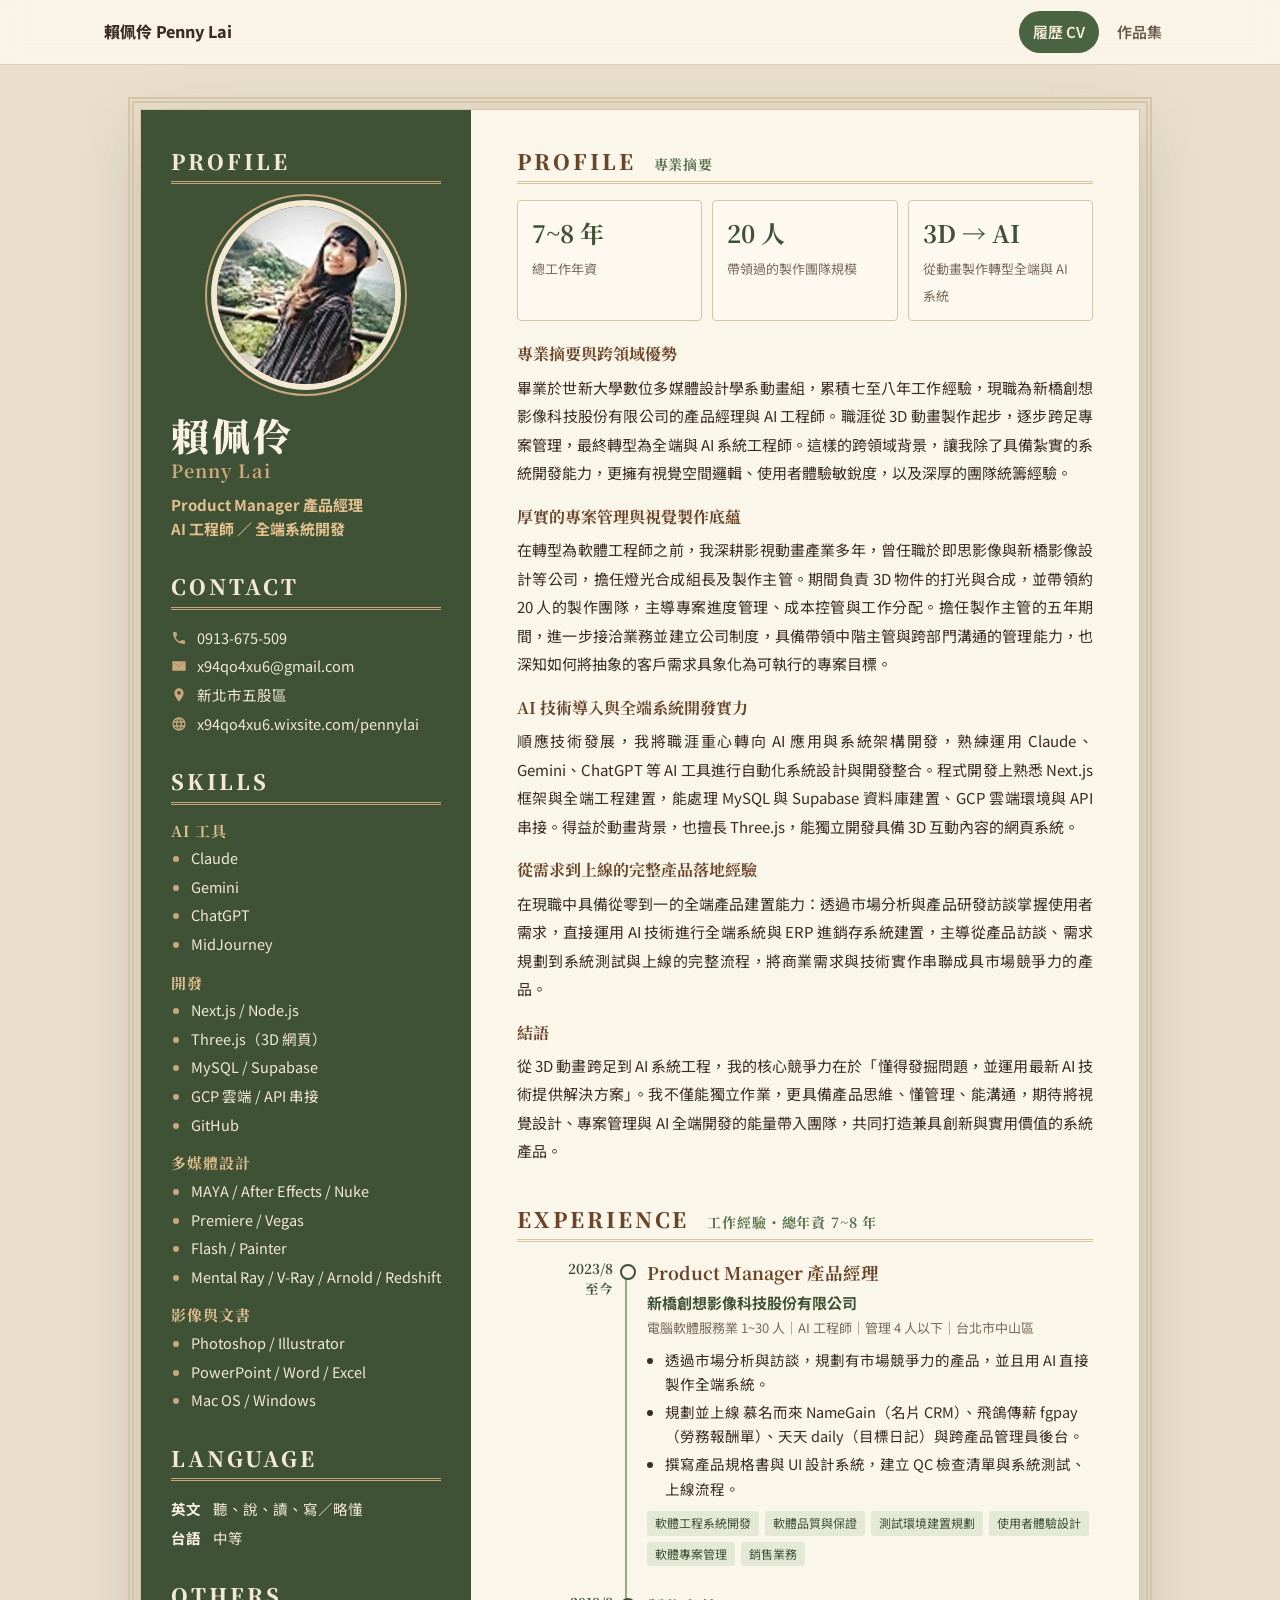
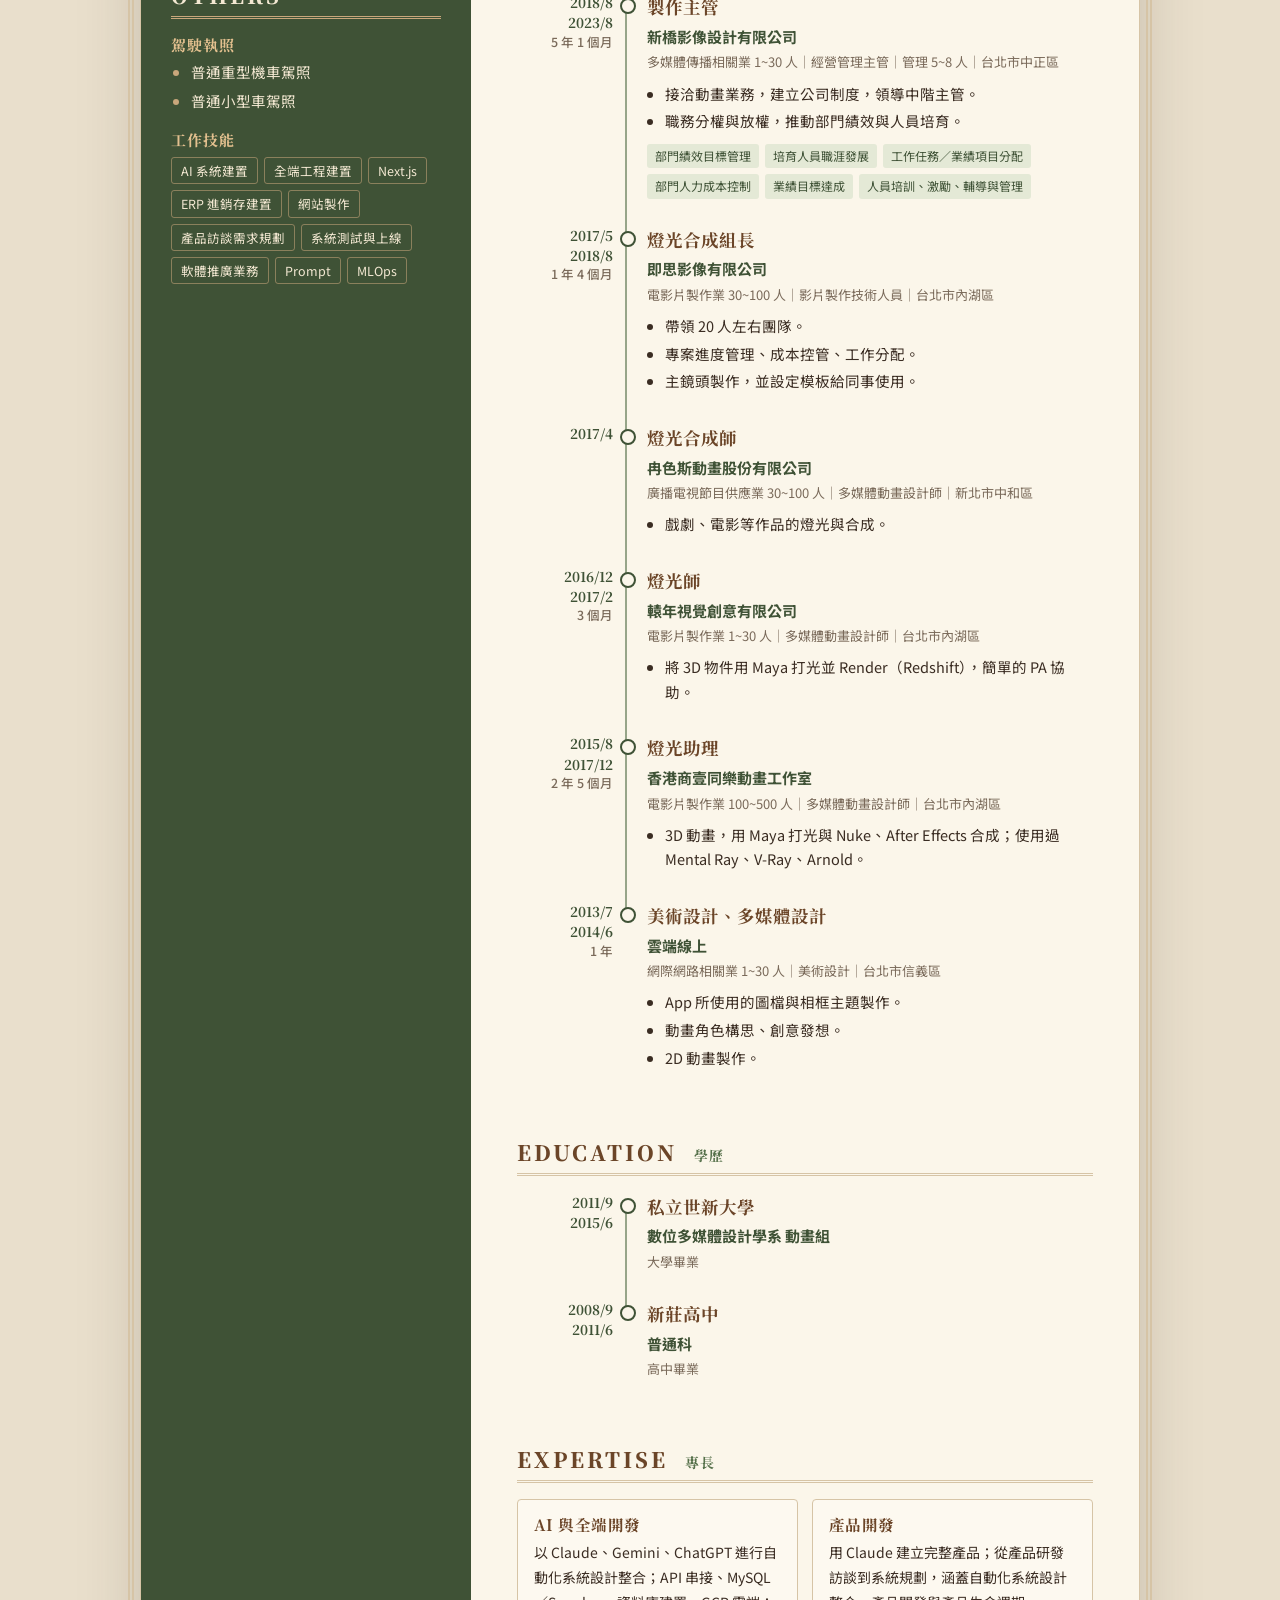
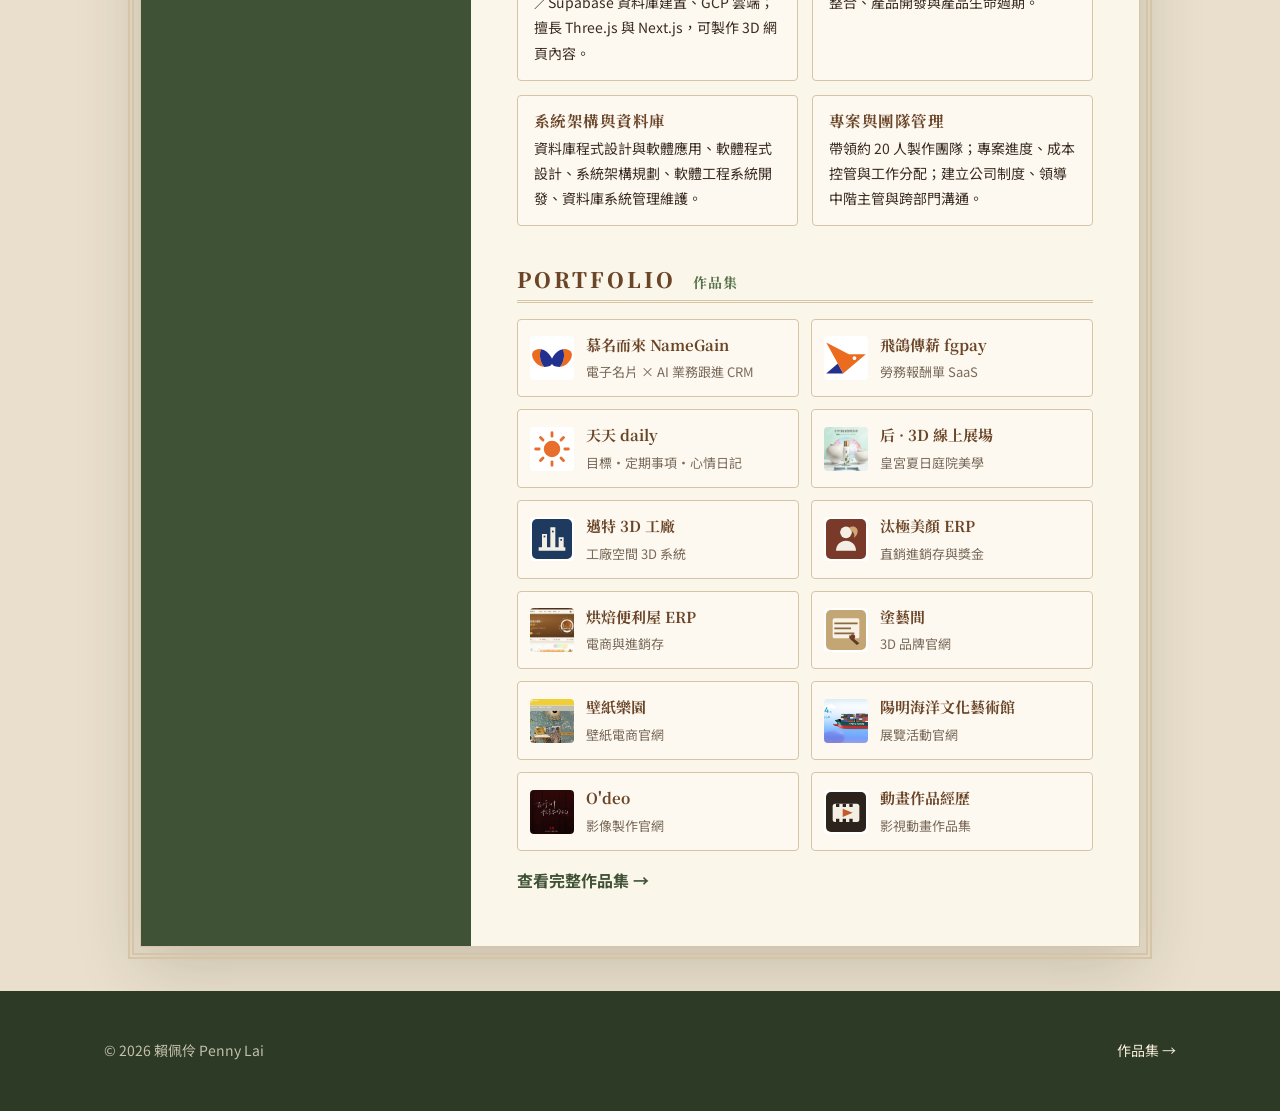
==== index.html @ bb228ad2 "Add CV and portfolio static site Retro green/coffee CV page from 104 resume data, portfolio with lar" ====
<!doctype html>
<html lang="zh-Hant">
<head>
<meta charset="utf-8">
<meta name="viewport" content="width=device-width,initial-scale=1">
<title>賴佩伶 Penny Lai｜履歷</title>
<meta name="description" content="賴佩伶 履歷：產品經理 / AI 工程師，世新大學數位多媒體設計學系動畫組畢業，7~8 年工作經驗，從 3D 動畫跨足 AI 全端系統開發。">
<link rel="preconnect" href="https://fonts.googleapis.com">
<link rel="preconnect" href="https://fonts.gstatic.com" crossorigin>
<link href="https://fonts.googleapis.com/css2?family=Noto+Sans+TC:wght@400;500;700&family=Noto+Serif+TC:wght@600;700;900&display=swap" rel="stylesheet">
<link rel="stylesheet" href="css/style.css">
<style>
  :root{
    --forest:#3f5236; --forest-2:#55704a; --sage:#e4e9d6;
    --coffee:#6b4528; --caramel:#c9a77c; --cream:#fbf6ea; --cream-2:#f3e8d2;
    --text:#3a2c22; --muted:#7a6a5a; --rule:#d6c4a6;
  }
  body{background-color:#e9dfcc}
  .resume{max-width:1000px;margin:44px auto;background:var(--cream);display:grid;grid-template-columns:330px 1fr;border:1px solid var(--rule);outline:6px double var(--rule);outline-offset:6px;box-shadow:0 20px 60px rgba(58,44,34,.18)}
  .side{background:var(--forest);padding:38px 30px 44px;color:var(--cream-2)}
  .main{padding:38px 46px 52px;color:var(--text)}
  .r-h{font-family:"Noto Serif TC",Georgia,serif;font-weight:900;font-size:21px;letter-spacing:.14em;margin:0 0 16px;padding-bottom:6px}
  .side .r-h{color:var(--cream-2);border-bottom:3px double var(--caramel)}
  .main .r-h{color:var(--coffee);border-bottom:3px double var(--rule);margin-top:40px}
  .main .r-h:first-child{margin-top:0}
  .r-h small{font-size:14px;letter-spacing:.06em;color:var(--forest-2);margin-left:10px;font-weight:700}
  .side .r-h small{color:var(--caramel)}
  .photo{width:190px;height:190px;border-radius:50%;margin:8px auto 22px;overflow:hidden;background:var(--cream-2);border:6px solid var(--cream-2);outline:2px solid var(--caramel);outline-offset:4px}
  .photo img{width:100%;height:100%;object-fit:cover}
  .name{font-family:"Noto Serif TC",Georgia,serif;font-weight:900;font-size:38px;line-height:1.2;color:#fbf3e2;margin:0;letter-spacing:.08em}
  .name small{display:block;font-size:18px;font-weight:700;color:var(--caramel);letter-spacing:.06em;margin-top:2px}
  .title{color:#e3c08f;font-weight:700;margin:12px 0 0;font-size:15px;line-height:1.6}
  .side section+section{margin-top:32px}
  .side ul{margin:0 0 6px;padding-left:20px}
  .side li{margin:4px 0;font-size:14.5px}
  .side li::marker{color:var(--caramel)}
  .side a{color:var(--cream-2)}
  .side h4{margin:16px 0 6px;font-size:15px;font-weight:700;color:#e3c08f;font-family:"Noto Serif TC",Georgia,serif;letter-spacing:.06em}
  .contact{list-style:none;padding:0!important}
  .contact li{display:flex;gap:10px;align-items:flex-start;word-break:break-all}
  .contact svg{flex:none;width:16px;height:16px;margin-top:4px;fill:var(--caramel)}
  .lang{display:grid;grid-template-columns:auto 1fr;gap:4px 12px;font-size:14.5px}
  .lang b{color:#fbf3e2}
  .tags{display:flex;flex-wrap:wrap;gap:6px;margin-top:8px}
  .tags span{font-size:12.5px;padding:2px 9px;border:1px solid rgba(201,167,124,.55);border-radius:3px;color:var(--cream-2)}

  .about p{margin:0 0 14px;font-size:15px;line-height:1.9;color:var(--text);text-align:justify}
  .about b{color:var(--coffee);font-family:"Noto Serif TC",Georgia,serif;display:block;font-size:16px;margin-bottom:4px}
  .highlights{display:grid;grid-template-columns:repeat(3,1fr);gap:10px;margin-bottom:18px}
  .highlights div{border:1px solid var(--rule);background:#fdf9f0;padding:12px 14px;border-radius:4px}
  .highlights strong{display:block;font-family:"Noto Serif TC",Georgia,serif;font-size:24px;color:var(--forest)}
  .highlights span{font-size:13px;color:var(--muted)}

  .xp-item{display:grid;grid-template-columns:96px 1fr;gap:0 24px;position:relative;padding-bottom:26px}
  .xp-item::before{content:"";position:absolute;left:108px;top:8px;bottom:-8px;width:2px;background:var(--forest-2);opacity:.6}
  .xp-item::after{content:"";position:absolute;left:103px;top:6px;width:12px;height:12px;border-radius:50%;background:var(--cream);border:2px solid var(--forest)}
  .xp-item:last-child::before{display:none}
  .xp-date{font-weight:700;font-size:13.5px;color:var(--forest);text-align:right;line-height:1.5;font-family:"Noto Serif TC",Georgia,serif}
  .xp-date em{display:block;font-style:normal;font-weight:500;color:var(--muted);font-size:12.5px;font-family:"Noto Sans TC",sans-serif}
  .xp-body{padding-left:10px}
  .xp-title{font-weight:700;font-size:17.5px;color:var(--coffee);font-family:"Noto Serif TC",Georgia,serif}
  .xp-org{font-weight:700;color:var(--forest);font-size:15px;margin-top:2px}
  .xp-meta{font-size:13px;color:var(--muted);margin-top:2px}
  .xp-desc{color:var(--text);font-size:14.5px;margin-top:8px}
  .xp-desc ul{margin:0;padding-left:18px}
  .xp-desc li{margin:3px 0}
  .xp-tags{display:flex;flex-wrap:wrap;gap:6px;margin-top:10px}
  .xp-tags span{font-size:12px;padding:2px 8px;border-radius:3px;background:var(--sage);color:var(--forest)}

  .skill-grid{display:grid;grid-template-columns:repeat(2,1fr);gap:14px}
  .skill-card{border:1px solid var(--rule);background:#fdf9f0;border-radius:4px;padding:14px 16px}
  .skill-card h4{font-family:"Noto Serif TC",Georgia,serif;color:var(--coffee);font-size:15.5px;margin-bottom:6px}
  .skill-card p{font-size:14px;color:var(--text);margin:0;line-height:1.8}

  .works{display:grid;grid-template-columns:repeat(2,1fr);gap:12px}
  .work{display:flex;gap:12px;align-items:center;padding:12px;border:1px solid var(--rule);border-radius:4px;color:var(--text);background:#fdf9f0}
  .work:hover{background:var(--sage);text-decoration:none}
  .work img{width:44px;height:44px;object-fit:cover;border-radius:4px;background:#fff;flex:none}
  .work img.logo{object-fit:contain;padding:2px}
  .work b{display:block;font-size:15px;font-family:"Noto Serif TC",Georgia,serif;color:var(--coffee)}
  .work span{font-size:13px;color:var(--muted)}
  .to-pf{display:inline-block;margin-top:16px;font-weight:700;color:var(--forest)}

  @media(max-width:860px){
    .resume{grid-template-columns:1fr;margin:0;outline:0;border:0;box-shadow:none}
    .side,.main{padding:28px 16px}
    .highlights,.skill-grid,.works{grid-template-columns:1fr}
    .xp-item{grid-template-columns:78px 1fr;gap:0 18px}
    .xp-item::before{left:88px}.xp-item::after{left:83px}
  }
  @media print{body{background:#fff}.resume{margin:0;box-shadow:none;outline:0}.nav{display:none}}
</style>
</head>
<body>

<header class="nav">
  <div class="wrap">
    <a class="brand" href="index.html">賴佩伶 Penny Lai</a>
    <nav class="nav-links">
      <a href="index.html" class="active">履歷 CV</a>
      <a href="portfolio.html">作品集</a>
    </nav>
  </div>
</header>

<article class="resume">
  <!-- ========== 左側欄 ========== -->
  <aside class="side">
    <section>
      <h2 class="r-h">PROFILE</h2>
      <div class="photo"><img src="assets/photo.jpg" alt="賴佩伶"></div>
      <h1 class="name">賴佩伶<small>Penny Lai</small></h1>
      <div class="title">Product Manager 產品經理<br>AI 工程師 ／ 全端系統開發</div>
    </section>

    <section>
      <h2 class="r-h">CONTACT</h2>
      <ul class="contact">
        <li><svg viewBox="0 0 24 24"><path d="M6.6 10.8a15.1 15.1 0 006.6 6.6l2.2-2.2c.3-.3.7-.4 1-.2 1.1.4 2.3.6 3.6.6.6 0 1 .4 1 1V20c0 .6-.4 1-1 1A17 17 0 013 4c0-.6.4-1 1-1h3.5c.6 0 1 .4 1 1 0 1.3.2 2.5.6 3.6.1.3 0 .7-.2 1z"/></svg><a href="tel:0913675509">0913-675-509</a></li>
        <li><svg viewBox="0 0 24 24"><path d="M2 5h20v14H2zm2 2v.5l8 5 8-5V7l-8 5z"/></svg><a href="mailto:x94qo4xu6@gmail.com">x94qo4xu6@gmail.com</a></li>
        <li><svg viewBox="0 0 24 24"><path d="M12 2a7 7 0 00-7 7c0 5.3 7 13 7 13s7-7.7 7-13a7 7 0 00-7-7zm0 9.5A2.5 2.5 0 1112 6a2.5 2.5 0 010 5.5z"/></svg>新北市五股區</li>
        <li><svg viewBox="0 0 24 24"><path d="M12 2a10 10 0 100 20 10 10 0 000-20zm6.9 6h-2.9a15.7 15.7 0 00-1.4-3.6A8 8 0 0118.9 8zM12 4c.8 1.2 1.5 2.5 1.9 4h-3.8c.4-1.5 1.1-2.8 1.9-4zM4.3 14a8.2 8.2 0 010-4h3.4a16.5 16.5 0 000 4zm.8 2h2.9c.3 1.3.8 2.5 1.4 3.6A8 8 0 015.1 16zM8 8H5.1a8 8 0 014.3-3.6C8.8 5.5 8.3 6.7 8 8zm4 12c-.8-1.2-1.5-2.5-1.9-4h3.8c-.4 1.5-1.1 2.8-1.9 4zm2.3-6H9.7a14.7 14.7 0 010-4h4.6a14.7 14.7 0 010 4zm.3 5.6c.6-1.1 1.1-2.3 1.4-3.6h2.9a8 8 0 01-4.3 3.6zm1.7-5.6a16.5 16.5 0 000-4h3.4a8.2 8.2 0 010 4z"/></svg><a href="https://x94qo4xu6.wixsite.com/pennylai" target="_blank" rel="noopener">x94qo4xu6.wixsite.com/pennylai</a></li>
      </ul>
    </section>

    <section>
      <h2 class="r-h">SKILLS</h2>
      <h4>AI 工具</h4>
      <ul><li>Claude</li><li>Gemini</li><li>ChatGPT</li><li>MidJourney</li></ul>
      <h4>開發</h4>
      <ul>
        <li>Next.js / Node.js</li>
        <li>Three.js（3D 網頁）</li>
        <li>MySQL / Supabase</li>
        <li>GCP 雲端 / API 串接</li>
        <li>GitHub</li>
      </ul>
      <h4>多媒體設計</h4>
      <ul>
        <li>MAYA / After Effects / Nuke</li>
        <li>Premiere / Vegas</li>
        <li>Flash / Painter</li>
        <li>Mental Ray / V-Ray / Arnold / Redshift</li>
      </ul>
      <h4>影像與文書</h4>
      <ul>
        <li>Photoshop / Illustrator</li>
        <li>PowerPoint / Word / Excel</li>
        <li>Mac OS / Windows</li>
      </ul>
    </section>

    <section>
      <h2 class="r-h">LANGUAGE</h2>
      <div class="lang">
        <b>英文</b><span>聽、說、讀、寫／略懂</span>
        <b>台語</b><span>中等</span>
      </div>
    </section>

    <section>
      <h2 class="r-h">OTHERS</h2>
      <h4>駕駛執照</h4>
      <ul><li>普通重型機車駕照</li><li>普通小型車駕照</li></ul>
      <h4>工作技能</h4>
      <div class="tags">
        <span>AI 系統建置</span><span>全端工程建置</span><span>Next.js</span><span>ERP 進銷存建置</span><span>網站製作</span><span>產品訪談需求規劃</span><span>系統測試與上線</span><span>軟體推廣業務</span><span>Prompt</span><span>MLOps</span>
      </div>
    </section>
  </aside>

  <!-- ========== 右側主欄 ========== -->
  <div class="main">

    <h2 class="r-h">PROFILE <small>專業摘要</small></h2>
    <div class="highlights">
      <div><strong>7~8 年</strong><span>總工作年資</span></div>
      <div><strong>20 人</strong><span>帶領過的製作團隊規模</span></div>
      <div><strong>3D → AI</strong><span>從動畫製作轉型全端與 AI 系統</span></div>
    </div>
    <div class="about">
      <p><b>專業摘要與跨領域優勢</b>畢業於世新大學數位多媒體設計學系動畫組，累積七至八年工作經驗，現職為新橋創想影像科技股份有限公司的產品經理與 AI 工程師。職涯從 3D 動畫製作起步，逐步跨足專案管理，最終轉型為全端與 AI 系統工程師。這樣的跨領域背景，讓我除了具備紮實的系統開發能力，更擁有視覺空間邏輯、使用者體驗敏銳度，以及深厚的團隊統籌經驗。</p>
      <p><b>厚實的專案管理與視覺製作底蘊</b>在轉型為軟體工程師之前，我深耕影視動畫產業多年，曾任職於即思影像與新橋影像設計等公司，擔任燈光合成組長及製作主管。期間負責 3D 物件的打光與合成，並帶領約 20 人的製作團隊，主導專案進度管理、成本控管與工作分配。擔任製作主管的五年期間，進一步接洽業務並建立公司制度，具備帶領中階主管與跨部門溝通的管理能力，也深知如何將抽象的客戶需求具象化為可執行的專案目標。</p>
      <p><b>AI 技術導入與全端系統開發實力</b>順應技術發展，我將職涯重心轉向 AI 應用與系統架構開發，熟練運用 Claude、Gemini、ChatGPT 等 AI 工具進行自動化系統設計與開發整合。程式開發上熟悉 Next.js 框架與全端工程建置，能處理 MySQL 與 Supabase 資料庫建置、GCP 雲端環境與 API 串接。得益於動畫背景，也擅長 Three.js，能獨立開發具備 3D 互動內容的網頁系統。</p>
      <p><b>從需求到上線的完整產品落地經驗</b>在現職中具備從零到一的全端產品建置能力：透過市場分析與產品研發訪談掌握使用者需求，直接運用 AI 技術進行全端系統與 ERP 進銷存系統建置，主導從產品訪談、需求規劃到系統測試與上線的完整流程，將商業需求與技術實作串聯成具市場競爭力的產品。</p>
      <p><b>結語</b>從 3D 動畫跨足到 AI 系統工程，我的核心競爭力在於「懂得發掘問題，並運用最新 AI 技術提供解決方案」。我不僅能獨立作業，更具備產品思維、懂管理、能溝通，期待將視覺設計、專案管理與 AI 全端開發的能量帶入團隊，共同打造兼具創新與實用價值的系統產品。</p>
    </div>

    <h2 class="r-h">EXPERIENCE <small>工作經驗・總年資 7~8 年</small></h2>
    <div class="xp">

      <div class="xp-item">
        <div class="xp-date">2023/8<br>至今</div>
        <div class="xp-body">
          <div class="xp-title">Product Manager 產品經理</div>
          <div class="xp-org">新橋創想影像科技股份有限公司</div>
          <div class="xp-meta">電腦軟體服務業 1~30 人｜AI 工程師｜管理 4 人以下｜台北市中山區</div>
          <div class="xp-desc"><ul>
            <li>透過市場分析與訪談，規劃有市場競爭力的產品，並且用 AI 直接製作全端系統。</li>
            <li>規劃並上線 慕名而來 NameGain（名片 CRM）、飛鴿傳薪 fgpay（勞務報酬單）、天天 daily（目標日記）與跨產品管理員後台。</li>
            <li>撰寫產品規格書與 UI 設計系統，建立 QC 檢查清單與系統測試、上線流程。</li>
          </ul></div>
          <div class="xp-tags"><span>軟體工程系統開發</span><span>軟體品質與保證</span><span>測試環境建置規劃</span><span>使用者體驗設計</span><span>軟體專案管理</span><span>銷售業務</span></div>
        </div>
      </div>

      <div class="xp-item">
        <div class="xp-date">2018/8<br>2023/8<em>5 年 1 個月</em></div>
        <div class="xp-body">
          <div class="xp-title">製作主管</div>
          <div class="xp-org">新橋影像設計有限公司</div>
          <div class="xp-meta">多媒體傳播相關業 1~30 人｜經營管理主管｜管理 5~8 人｜台北市中正區</div>
          <div class="xp-desc"><ul>
            <li>接洽動畫業務，建立公司制度，領導中階主管。</li>
            <li>職務分權與放權，推動部門績效與人員培育。</li>
          </ul></div>
          <div class="xp-tags"><span>部門績效目標管理</span><span>培育人員職涯發展</span><span>工作任務／業績項目分配</span><span>部門人力成本控制</span><span>業績目標達成</span><span>人員培訓、激勵、輔導與管理</span></div>
        </div>
      </div>

      <div class="xp-item">
        <div class="xp-date">2017/5<br>2018/8<em>1 年 4 個月</em></div>
        <div class="xp-body">
          <div class="xp-title">燈光合成組長</div>
          <div class="xp-org">即思影像有限公司</div>
          <div class="xp-meta">電影片製作業 30~100 人｜影片製作技術人員｜台北市內湖區</div>
          <div class="xp-desc"><ul>
            <li>帶領 20 人左右團隊。</li>
            <li>專案進度管理、成本控管、工作分配。</li>
            <li>主鏡頭製作，並設定模板給同事使用。</li>
          </ul></div>
        </div>
      </div>

      <div class="xp-item">
        <div class="xp-date">2017/4</div>
        <div class="xp-body">
          <div class="xp-title">燈光合成師</div>
          <div class="xp-org">冉色斯動畫股份有限公司</div>
          <div class="xp-meta">廣播電視節目供應業 30~100 人｜多媒體動畫設計師｜新北市中和區</div>
          <div class="xp-desc"><ul><li>戲劇、電影等作品的燈光與合成。</li></ul></div>
        </div>
      </div>

      <div class="xp-item">
        <div class="xp-date">2016/12<br>2017/2<em>3 個月</em></div>
        <div class="xp-body">
          <div class="xp-title">燈光師</div>
          <div class="xp-org">轅年視覺創意有限公司</div>
          <div class="xp-meta">電影片製作業 1~30 人｜多媒體動畫設計師｜台北市內湖區</div>
          <div class="xp-desc"><ul><li>將 3D 物件用 Maya 打光並 Render（Redshift），簡單的 PA 協助。</li></ul></div>
        </div>
      </div>

      <div class="xp-item">
        <div class="xp-date">2015/8<br>2017/12<em>2 年 5 個月</em></div>
        <div class="xp-body">
          <div class="xp-title">燈光助理</div>
          <div class="xp-org">香港商壹同樂動畫工作室</div>
          <div class="xp-meta">電影片製作業 100~500 人｜多媒體動畫設計師｜台北市內湖區</div>
          <div class="xp-desc"><ul><li>3D 動畫，用 Maya 打光與 Nuke、After Effects 合成；使用過 Mental Ray、V-Ray、Arnold。</li></ul></div>
        </div>
      </div>

      <div class="xp-item">
        <div class="xp-date">2013/7<br>2014/6<em>1 年</em></div>
        <div class="xp-body">
          <div class="xp-title">美術設計、多媒體設計</div>
          <div class="xp-org">雲端線上</div>
          <div class="xp-meta">網際網路相關業 1~30 人｜美術設計｜台北市信義區</div>
          <div class="xp-desc"><ul>
            <li>App 所使用的圖檔與相框主題製作。</li>
            <li>動畫角色構思、創意發想。</li>
            <li>2D 動畫製作。</li>
          </ul></div>
        </div>
      </div>
    </div>

    <h2 class="r-h">EDUCATION <small>學歷</small></h2>
    <div class="xp">
      <div class="xp-item">
        <div class="xp-date">2011/9<br>2015/6</div>
        <div class="xp-body">
          <div class="xp-title">私立世新大學</div>
          <div class="xp-org">數位多媒體設計學系 動畫組</div>
          <div class="xp-meta">大學畢業</div>
        </div>
      </div>
      <div class="xp-item">
        <div class="xp-date">2008/9<br>2011/6</div>
        <div class="xp-body">
          <div class="xp-title">新莊高中</div>
          <div class="xp-org">普通科</div>
          <div class="xp-meta">高中畢業</div>
        </div>
      </div>
    </div>

    <h2 class="r-h">EXPERTISE <small>專長</small></h2>
    <div class="skill-grid">
      <div class="skill-card"><h4>AI 與全端開發</h4><p>以 Claude、Gemini、ChatGPT 進行自動化系統設計整合；API 串接、MySQL／Supabase 資料庫建置、GCP 雲端；擅長 Three.js 與 Next.js，可製作 3D 網頁內容。</p></div>
      <div class="skill-card"><h4>產品開發</h4><p>用 Claude 建立完整產品；從產品研發訪談到系統規劃，涵蓋自動化系統設計整合、產品開發與產品生命週期。</p></div>
      <div class="skill-card"><h4>系統架構與資料庫</h4><p>資料庫程式設計與軟體應用、軟體程式設計、系統架構規劃、軟體工程系統開發、資料庫系統管理維護。</p></div>
      <div class="skill-card"><h4>專案與團隊管理</h4><p>帶領約 20 人製作團隊；專案進度、成本控管與工作分配；建立公司制度、領導中階主管與跨部門溝通。</p></div>
    </div>

    <h2 class="r-h">PORTFOLIO <small>作品集</small></h2>
    <div class="works">
      <a class="work" href="portfolio.html#namegain"><img class="logo" src="assets/logo/namegain_logo.svg" alt=""><div><b>慕名而來 NameGain</b><span>電子名片 × AI 業務跟進 CRM</span></div></a>
      <a class="work" href="portfolio.html#fgpay"><img class="logo" src="assets/logo/fgpay-LOGO.svg" alt=""><div><b>飛鴿傳薪 fgpay</b><span>勞務報酬單 SaaS</span></div></a>
      <a class="work" href="portfolio.html#daily"><img class="logo" src="assets/logo/daily-icon.svg" alt=""><div><b>天天 daily</b><span>目標・定期事項・心情日記</span></div></a>
      <a class="work" href="portfolio.html#whoo"><img src="assets/works/whoo-shot.jpg" alt=""><div><b>后 · 3D 線上展場</b><span>皇宮夏日庭院美學</span></div></a>
      <a class="work" href="portfolio.html#might"><img class="logo" src="assets/works/might.svg" alt=""><div><b>邁特 3D 工廠</b><span>工廠空間 3D 系統</span></div></a>
      <a class="work" href="portfolio.html#taichi"><img class="logo" src="assets/works/taichi.svg" alt=""><div><b>汰極美顏 ERP</b><span>直銷進銷存與獎金</span></div></a>
      <a class="work" href="portfolio.html#bakery"><img src="assets/works/bakery-shot.jpg" alt=""><div><b>烘焙便利屋 ERP</b><span>電商與進銷存</span></div></a>
      <a class="work" href="portfolio.html#tuart"><img class="logo" src="assets/works/tuart.svg" alt=""><div><b>塗藝間</b><span>3D 品牌官網</span></div></a>
      <a class="work" href="portfolio.html#wowpaper"><img src="assets/works/wowpaper.webp" alt=""><div><b>壁紙樂園</b><span>壁紙電商官網</span></div></a>
      <a class="work" href="portfolio.html#ymcf"><img src="assets/works/ymcf.jpg" alt=""><div><b>陽明海洋文化藝術館</b><span>展覽活動官網</span></div></a>
      <a class="work" href="portfolio.html#odeo"><img src="assets/works/odeo.jpg" alt=""><div><b>O'deo</b><span>影像製作官網</span></div></a>
      <a class="work" href="https://x94qo4xu6.wixsite.com/pennylai" target="_blank" rel="noopener"><img class="logo" src="assets/works/animation.svg" alt=""><div><b>動畫作品經歷</b><span>影視動畫作品集</span></div></a>
    </div>
    <a class="to-pf" href="portfolio.html">查看完整作品集 →</a>
  </div>
</article>

<footer class="foot">
  <div class="wrap">
    <span>© 2026 賴佩伶 Penny Lai</span>
    <span><a href="portfolio.html">作品集 →</a></span>
  </div>
</footer>
</body>
</html>
---- css/style.css ----
:root{
  --blue:#4a6340; --blue-deep:#2c3a26; --blue-tint:#e4e9d6;
  --orange:#8b5a34; --orange-tint:#f1e3cf;
  --ink:#3a2c22; --ink-2:#6b5a4b; --ink-3:#9a8875;
  --line:#dccdb6; --paper:#f3ead9; --card:#fbf6ea;
  --radius:8px; --shadow:0 1px 0 rgba(58,44,34,.06),0 6px 18px rgba(58,44,34,.08);
  --max:1120px;
}
*{box-sizing:border-box}
html{scroll-behavior:smooth;scroll-padding-top:84px}
body{margin:0;background-image:radial-gradient(rgba(139,90,52,.06) 1px,transparent 1px);background-size:4px 4px;font-family:"Noto Sans TC","PingFang TC","Microsoft JhengHei",system-ui,sans-serif;color:var(--ink);background:var(--paper);line-height:1.7;-webkit-font-smoothing:antialiased}
img{max-width:100%;display:block}
a{color:var(--blue);text-decoration:none}
a:hover{text-decoration:underline}
h1,h2,h3,h4{line-height:1.3;margin:0;font-weight:700;letter-spacing:.03em;font-family:"Noto Serif TC",Georgia,serif}
p{margin:0}
.wrap{max-width:var(--max);margin:0 auto;padding:0 24px}
@media(max-width:640px){.wrap{padding:0 16px}}

/* nav */
.nav{position:sticky;top:0;z-index:50;background:rgba(251,246,234,.94);backdrop-filter:saturate(1.4) blur(12px);border-bottom:1px solid var(--line)}
.nav .wrap{display:flex;align-items:center;justify-content:space-between;height:64px;gap:16px}
.brand{display:flex;align-items:center;font-weight:800;color:var(--ink);white-space:nowrap}
.brand:hover{text-decoration:none}
.nav-links{display:flex;gap:4px}
.nav-links a{padding:8px 14px;border-radius:999px;color:var(--ink-2);font-weight:600;font-size:15px}
.nav-links a:hover{background:var(--paper);text-decoration:none}
.nav-links a.active{background:var(--blue);color:#f6ecd8}

/* common */
.eyebrow{font-size:12px;font-weight:700;letter-spacing:.22em;color:var(--blue);font-family:"Noto Serif TC",Georgia,serif;text-transform:uppercase}
.section{padding:72px 0}
.section-head{margin-bottom:32px}
.section-head h2{font-size:clamp(26px,3.4vw,34px);margin-top:6px}
.section-head p{color:var(--ink-2);margin-top:10px;max-width:720px}
.card{background:var(--card);border:1px solid var(--line);border-radius:var(--radius);box-shadow:var(--shadow)}
.chip{display:inline-flex;align-items:center;padding:4px 12px;border-radius:999px;font-size:13px;font-weight:600;background:var(--paper);border:1px solid var(--line);color:var(--ink-2)}
.chip.blue{background:var(--blue-tint);border-color:transparent;color:var(--blue)}
.chip.orange{background:var(--orange-tint);border-color:transparent;color:var(--orange)}
.chips{display:flex;flex-wrap:wrap;gap:8px}
.btn{display:inline-flex;align-items:center;gap:8px;padding:12px 22px;border-radius:999px;font-weight:700;font-size:15px;border:1px solid transparent;transition:transform .15s,box-shadow .15s}
.btn:hover{text-decoration:none;transform:translateY(-1px)}
.btn-primary{background:var(--orange);color:#fff;box-shadow:0 3px 0 #5e3c22}
.btn-ghost{background:var(--card);color:var(--blue);border-color:var(--line)}
.btn-dark{background:rgba(255,255,255,.1);color:#fff;border-color:rgba(255,255,255,.25)}
.grid{display:grid;gap:20px}
.g2{grid-template-columns:repeat(2,minmax(0,1fr))}
.g3{grid-template-columns:repeat(3,minmax(0,1fr))}
.g4{grid-template-columns:repeat(4,minmax(0,1fr))}
@media(max-width:900px){.g3,.g4{grid-template-columns:repeat(2,minmax(0,1fr))}}
@media(max-width:640px){.g2,.g3,.g4{grid-template-columns:1fr}}

/* ===== CV ===== */
.cv-hero{background:radial-gradient(120% 90% at 85% 0%,#25339f 0%,var(--blue-deep) 55%,#070b35 100%);color:#fff;position:relative;overflow:hidden}
.cv-hero::after{content:"";position:absolute;right:-120px;bottom:-160px;width:420px;height:420px;background:var(--orange);opacity:.18;border-radius:48px;transform:rotate(24deg)}
.cv-hero .wrap{display:grid;grid-template-columns:200px 1fr;gap:40px;align-items:center;padding-top:72px;padding-bottom:72px;position:relative;z-index:1}
.avatar{width:200px;height:200px;border-radius:50%;object-fit:cover;border:4px solid rgba(255,255,255,.9);box-shadow:0 12px 40px rgba(0,0,0,.35)}
.cv-hero h1{font-size:clamp(34px,5vw,52px)}
.cv-hero h1 small{font-size:.5em;font-weight:600;opacity:.75;margin-left:10px}
.cv-hero .role{font-size:18px;color:#ffb98c;font-weight:700;margin-top:8px}
.cv-hero .lead{margin-top:16px;color:rgba(255,255,255,.82);max-width:640px}
.cv-hero .chips{margin-top:18px}
.cv-hero .chip{background:rgba(255,255,255,.1);border-color:rgba(255,255,255,.18);color:#fff}
.contact-row{display:flex;flex-wrap:wrap;gap:12px;margin-top:24px}
@media(max-width:760px){.cv-hero .wrap{grid-template-columns:1fr;text-align:left;gap:24px}.avatar{width:132px;height:132px}}

.stats{display:grid;grid-template-columns:repeat(4,1fr);gap:16px;margin-top:-36px;position:relative;z-index:2}
.stat{padding:22px 24px}
.stat b{display:block;font-size:30px;color:var(--blue);line-height:1.1}
.stat span{font-size:14px;color:var(--ink-2)}
@media(max-width:760px){.stats{grid-template-columns:repeat(2,1fr)}}

.cv-layout{display:grid;grid-template-columns:minmax(0,1fr) 340px;gap:28px;align-items:start}
@media(max-width:960px){.cv-layout{grid-template-columns:1fr}}
.block{padding:28px}
.block+.block{margin-top:24px}
.block h3{font-size:20px;display:flex;align-items:center;gap:10px;margin-bottom:18px}
.block h3::before{content:"";width:6px;height:20px;border-radius:3px;background:var(--orange)}

.timeline{position:relative;padding-left:22px}
.timeline::before{content:"";position:absolute;left:5px;top:6px;bottom:6px;width:2px;background:var(--line)}
.t-item{position:relative;padding-bottom:22px}
.t-item:last-child{padding-bottom:0}
.t-item::before{content:"";position:absolute;left:-22px;top:7px;width:12px;height:12px;border-radius:50%;background:#fff;border:3px solid var(--blue)}
.t-item.hl::before{border-color:var(--orange)}
.t-date{font-size:13px;font-weight:700;color:var(--orange)}
.t-title{font-weight:800;font-size:17px}
.t-org{color:var(--ink-2);font-size:14px}
.t-item ul{margin:8px 0 0;padding-left:18px;color:var(--ink-2);font-size:15px}
.t-item li{margin:3px 0}

.awards{list-style:none;margin:0;padding:0}
.awards li{display:grid;grid-template-columns:86px 1fr;gap:10px;padding:10px 0;border-bottom:1px dashed var(--line);font-size:15px}
.awards li:last-child{border-bottom:0}
.awards time{font-weight:700;color:var(--blue);font-size:13px;padding-top:2px}
.skill-group+.skill-group{margin-top:18px}
.skill-group h4{font-size:14px;color:var(--ink-3);margin-bottom:8px;font-weight:700}
.todo{border:1.5px dashed #f3b48c;background:var(--orange-tint);color:#9a4410;border-radius:12px;padding:12px 14px;font-size:14px}

.pf-card{overflow:hidden;display:flex;flex-direction:column;transition:transform .2s,box-shadow .2s;color:inherit}
.pf-card:hover{transform:translateY(-3px);box-shadow:0 12px 28px rgba(58,44,34,.16);text-decoration:none}
.pf-card .thumb{aspect-ratio:16/10;background:var(--paper);overflow:hidden;border-bottom:1px solid var(--line)}
.pf-card .thumb img{width:100%;height:100%;object-fit:cover;object-position:top}
.pf-card .body{padding:18px 20px 20px}
.pf-card .name{display:flex;align-items:center;gap:10px;font-weight:800;font-size:17px}
.pf-card .name img{height:24px;width:auto}
.pf-card p{color:var(--ink-2);font-size:14px;margin-top:6px}

/* ===== Portfolio ===== */
.pf-hero{background:transparent;border-bottom:3px double var(--line)}
.pf-hero .wrap{padding-top:64px;padding-bottom:48px}
.pf-hero h1{font-size:clamp(32px,4.6vw,48px)}
.pf-hero h1 em{font-style:normal;color:var(--orange)}
.pf-hero p{color:var(--ink-2);margin-top:14px;max-width:760px;font-size:17px}

.chain{display:grid;grid-template-columns:repeat(5,1fr);gap:12px;margin-top:32px}
.chain div{padding:16px;border-radius:var(--radius);background:var(--card);border:1px solid var(--line);text-align:center}
.chain b{display:block;font-size:26px;color:var(--blue)}
.chain span{font-size:13px;color:var(--ink-2)}
@media(max-width:760px){.chain{grid-template-columns:repeat(2,1fr)}}

.toc{position:sticky;top:64px;z-index:40;background:rgba(243,234,217,.95);backdrop-filter:blur(10px);border-bottom:1px solid var(--line)}
.toc .wrap{display:flex;gap:6px;overflow-x:auto;padding-top:10px;padding-bottom:10px;scrollbar-width:none}
.toc a{flex:none;padding:6px 14px;border-radius:999px;font-size:14px;font-weight:600;color:var(--ink-2);background:var(--card);border:1px solid var(--line)}
.toc a:hover{text-decoration:none;border-color:var(--blue);color:var(--blue)}

.product{padding:80px 0;border-bottom:3px double var(--line)}
.product:nth-of-type(even){background:rgba(251,246,234,.75)}
.p-head{display:grid;grid-template-columns:minmax(0,1.05fr) minmax(0,1fr);gap:40px;align-items:center}
@media(max-width:900px){.p-head{grid-template-columns:1fr}}
.p-logo{height:44px;width:auto;margin-bottom:16px}
.p-title{font-size:clamp(28px,3.6vw,38px)}
.p-title span{display:block;font-size:.5em;color:var(--ink-3);font-weight:700;margin-top:6px;letter-spacing:.04em}
.p-tagline{font-size:19px;font-weight:700;color:var(--blue);margin-top:14px}
.p-desc{color:var(--ink-2);margin-top:12px}
.p-meta{display:flex;flex-wrap:wrap;gap:8px;margin-top:18px}
.p-shot{border-radius:var(--radius);overflow:hidden;border:1px solid var(--line);box-shadow:0 10px 30px rgba(58,44,34,.16);background:var(--card);cursor:zoom-in;padding:6px}
.p-shot img{width:100%}

.sub{margin-top:52px}
.sub h3{font-size:20px;margin-bottom:18px;display:flex;align-items:center;gap:10px}
.sub h3 i{font-style:normal;font-size:12px;font-weight:800;letter-spacing:.2em;color:var(--blue)}

.feat{padding:22px}
.feat .ic{width:40px;height:40px;border-radius:12px;display:grid;place-items:center;background:var(--blue-tint);color:var(--blue);font-weight:800;margin-bottom:12px}
.feat:nth-child(even) .ic{background:var(--orange-tint);color:var(--orange)}
.feat h4{font-size:16px}
.feat p{color:var(--ink-2);font-size:14px;margin-top:6px}

.gallery{display:grid;grid-template-columns:repeat(auto-fill,minmax(220px,1fr));gap:16px}
.gallery.phones{grid-template-columns:repeat(auto-fill,minmax(128px,1fr))}
.gallery figure{margin:0;background:var(--card);border:1px solid var(--line);border-radius:12px;overflow:hidden;cursor:zoom-in;transition:transform .2s}
.gallery figure:hover{transform:translateY(-2px)}
.gallery img{width:100%;aspect-ratio:16/10;object-fit:cover;object-position:top}
.gallery.phones img{aspect-ratio:9/16}
.gallery figcaption{font-size:13px;color:var(--ink-2);padding:8px 12px;border-top:1px solid var(--line)}

.compare{width:100%;border-collapse:separate;border-spacing:0;background:var(--card);border:1px solid var(--line);border-radius:var(--radius);overflow:hidden;font-size:15px}
.compare th,.compare td{padding:14px 16px;text-align:left;vertical-align:top;border-bottom:1px solid var(--line)}
.compare tr:last-child td{border-bottom:0}
.compare thead th{background:var(--paper);font-size:13px;color:var(--ink-2);font-weight:700}
.compare thead th.us{background:var(--blue);color:#fff}
.compare td:first-child{font-weight:700;width:18%;white-space:nowrap}
.compare td.us{background:var(--blue-tint);color:var(--ink);font-weight:600}
.compare td:not(.us):not(:first-child){color:var(--ink-2)}
.table-scroll{overflow-x:auto}
.table-scroll .compare{min-width:640px}

.role-box{display:grid;grid-template-columns:repeat(auto-fit,minmax(240px,1fr));gap:16px}
.role-box .card{padding:20px}
.role-box h4{font-size:15px;margin-bottom:8px}
.role-box p,.role-box li{font-size:14px;color:var(--ink-2)}
.role-box ul{margin:0;padding-left:18px}

/* illustrative UI mock */
.mock{background:var(--card);border:1px solid var(--line);border-radius:var(--radius);box-shadow:0 10px 30px rgba(58,44,34,.14);overflow:hidden;font-size:12px}
.mock-bar{display:flex;align-items:center;gap:6px;padding:10px 14px;border-bottom:1px solid var(--line);background:var(--paper)}
.mock-bar i{width:10px;height:10px;border-radius:50%;background:#d6d8e2}
.mock-bar span{margin-left:10px;color:var(--ink-3);font-weight:600}
.mock-body{display:grid;grid-template-columns:120px 1fr;min-height:280px}
.mock-side{border-right:1px solid var(--line);padding:12px 8px;display:flex;flex-direction:column;gap:6px}
.mock-side b{display:block;padding:7px 10px;border-radius:8px;color:var(--ink-2);font-weight:600}
.mock-side b.on{background:var(--orange);color:#fff}
.mock-main{padding:14px;display:flex;flex-direction:column;gap:12px}
.mock-kpis{display:grid;grid-template-columns:repeat(3,1fr);gap:8px}
.mock-kpis div{background:var(--paper);border-radius:10px;padding:10px}
.mock-kpis small{color:var(--ink-3)}
.mock-kpis b{display:block;font-size:18px;color:var(--blue)}
.mock-chart{height:110px;border-radius:10px;background:var(--paper);position:relative;overflow:hidden}
.mock-chart svg{position:absolute;inset:0;width:100%;height:100%}
.mock-rows div{display:flex;justify-content:space-between;padding:7px 2px;border-bottom:1px solid var(--line);color:var(--ink-2)}
.mock-rows em{font-style:normal;font-weight:700;padding:1px 8px;border-radius:6px;background:var(--blue-tint);color:var(--blue)}
.mock-note{font-size:12px;color:var(--ink-3);margin-top:10px;text-align:center}
.mock-form{padding:18px;display:flex;flex-direction:column;gap:10px;max-width:300px;margin:0 auto}
.mock-form .f{height:30px;border:1px solid var(--line);border-radius:8px;background:var(--paper)}
.mock-form .sig{height:80px;border:1.5px dashed var(--ink-3);border-radius:8px;display:grid;place-items:center;color:var(--ink-3);font-family:cursive;font-size:22px}
.mock-form .go{height:36px;border-radius:8px;background:var(--orange);color:#fff;display:grid;place-items:center;font-weight:700}

.custom-list .card{padding:22px}
.custom-list h4{font-size:17px}
.custom-list p{color:var(--ink-2);font-size:14px;margin-top:6px}
.tag-row{display:flex;gap:6px;margin-bottom:10px}

/* footer */
.foot{background:var(--blue-deep);color:rgba(246,236,216,.75);padding:48px 0;font-size:14px}
.foot .wrap{display:flex;flex-wrap:wrap;justify-content:space-between;gap:20px;align-items:center}
.foot a{color:#f6ecd8}
.cta-band{background:linear-gradient(120deg,var(--blue-deep) 0%,var(--blue) 55%,var(--orange) 130%);color:#f6ecd8;border-radius:var(--radius);padding:40px;display:flex;flex-wrap:wrap;justify-content:space-between;align-items:center;gap:20px}
.cta-band h3{font-size:26px}
.cta-band p{opacity:.85;margin-top:6px}

/* lightbox */
.lb{position:fixed;inset:0;background:rgba(44,34,26,.9);display:none;align-items:center;justify-content:center;z-index:100;padding:24px;cursor:zoom-out}
.lb.open{display:flex}
.lb img{max-width:min(1400px,100%);max-height:88vh;border-radius:12px;box-shadow:0 30px 80px rgba(0,0,0,.5);background:var(--card)}
.lb p{position:absolute;bottom:18px;left:0;right:0;text-align:center;color:#fff;font-size:14px}

@media print{
  .nav,.toc,.lb,.foot,.cta-band{display:none!important}
  body{background:#fff}
  .card{box-shadow:none}
  .cv-hero{-webkit-print-color-adjust:exact;print-color-adjust:exact}
}
.custom-list .pf-card{padding:0}.custom-list .pf-card .body{padding:18px 20px}
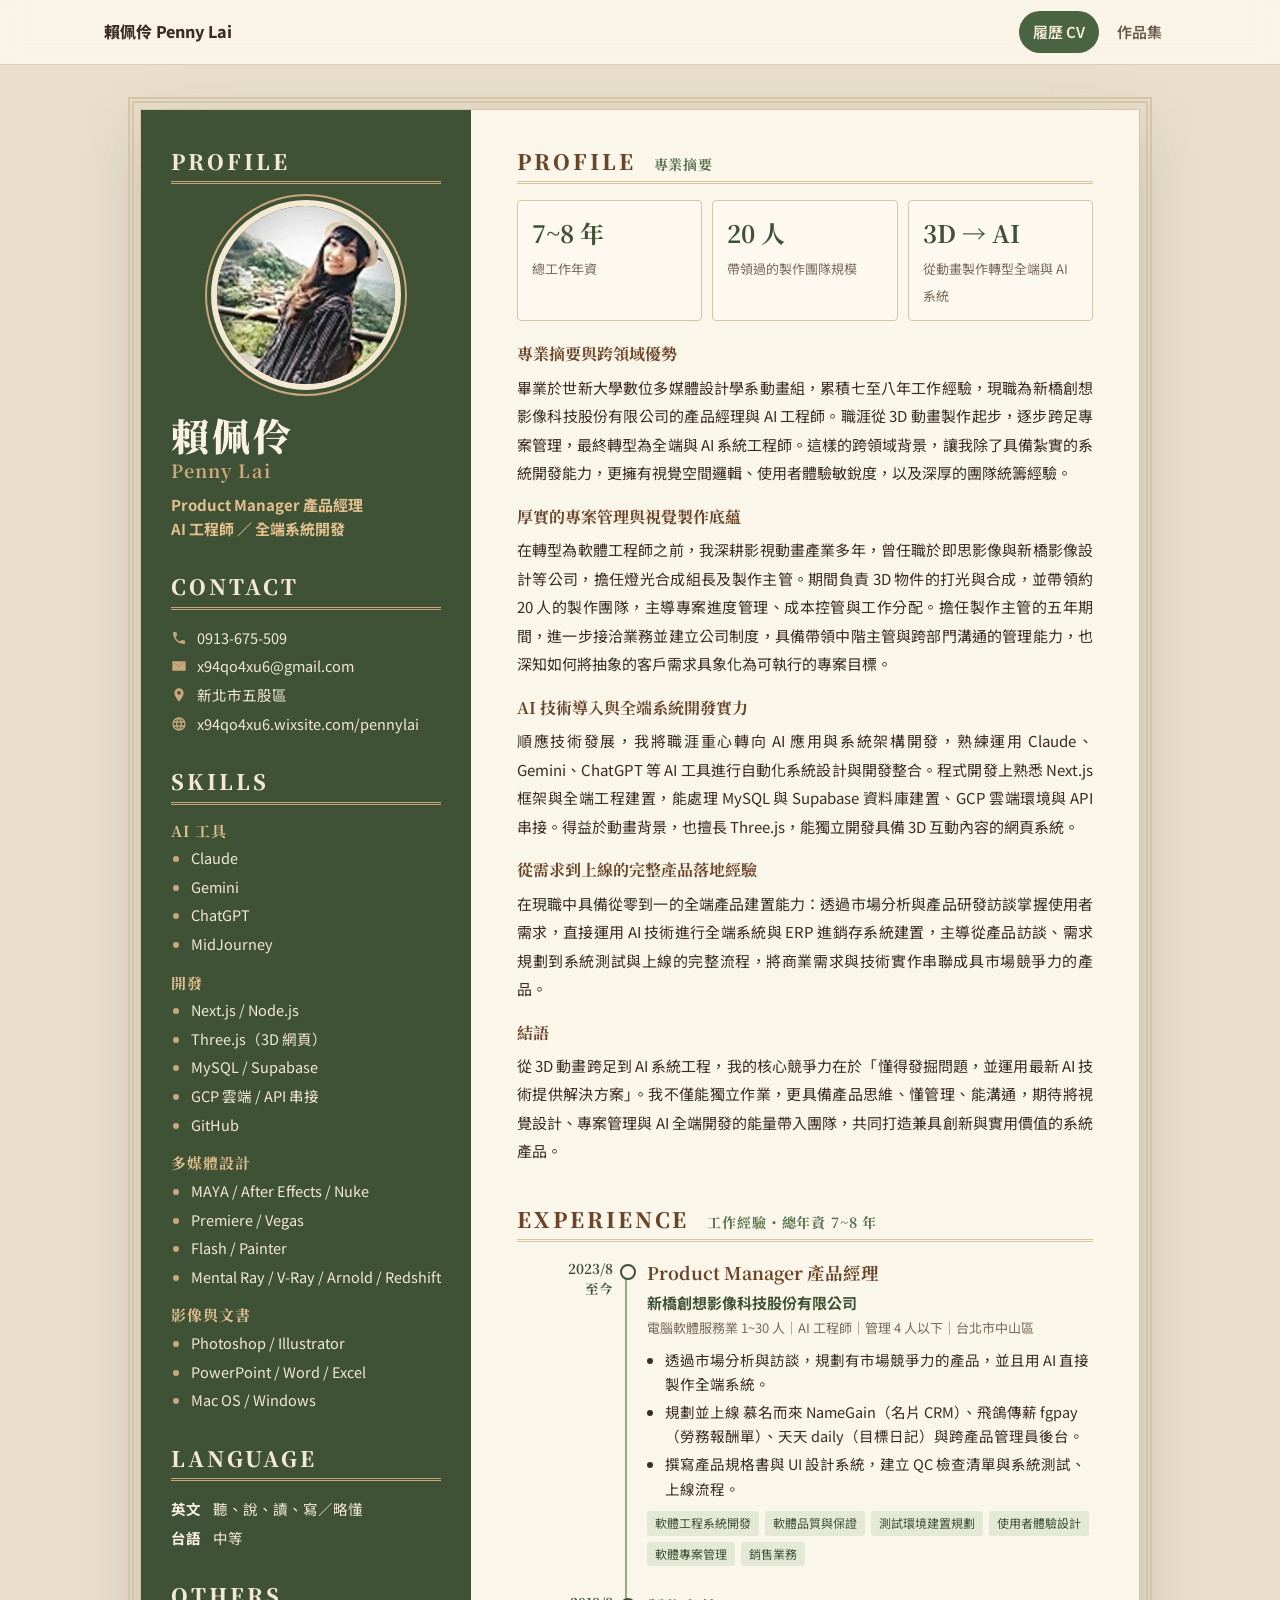
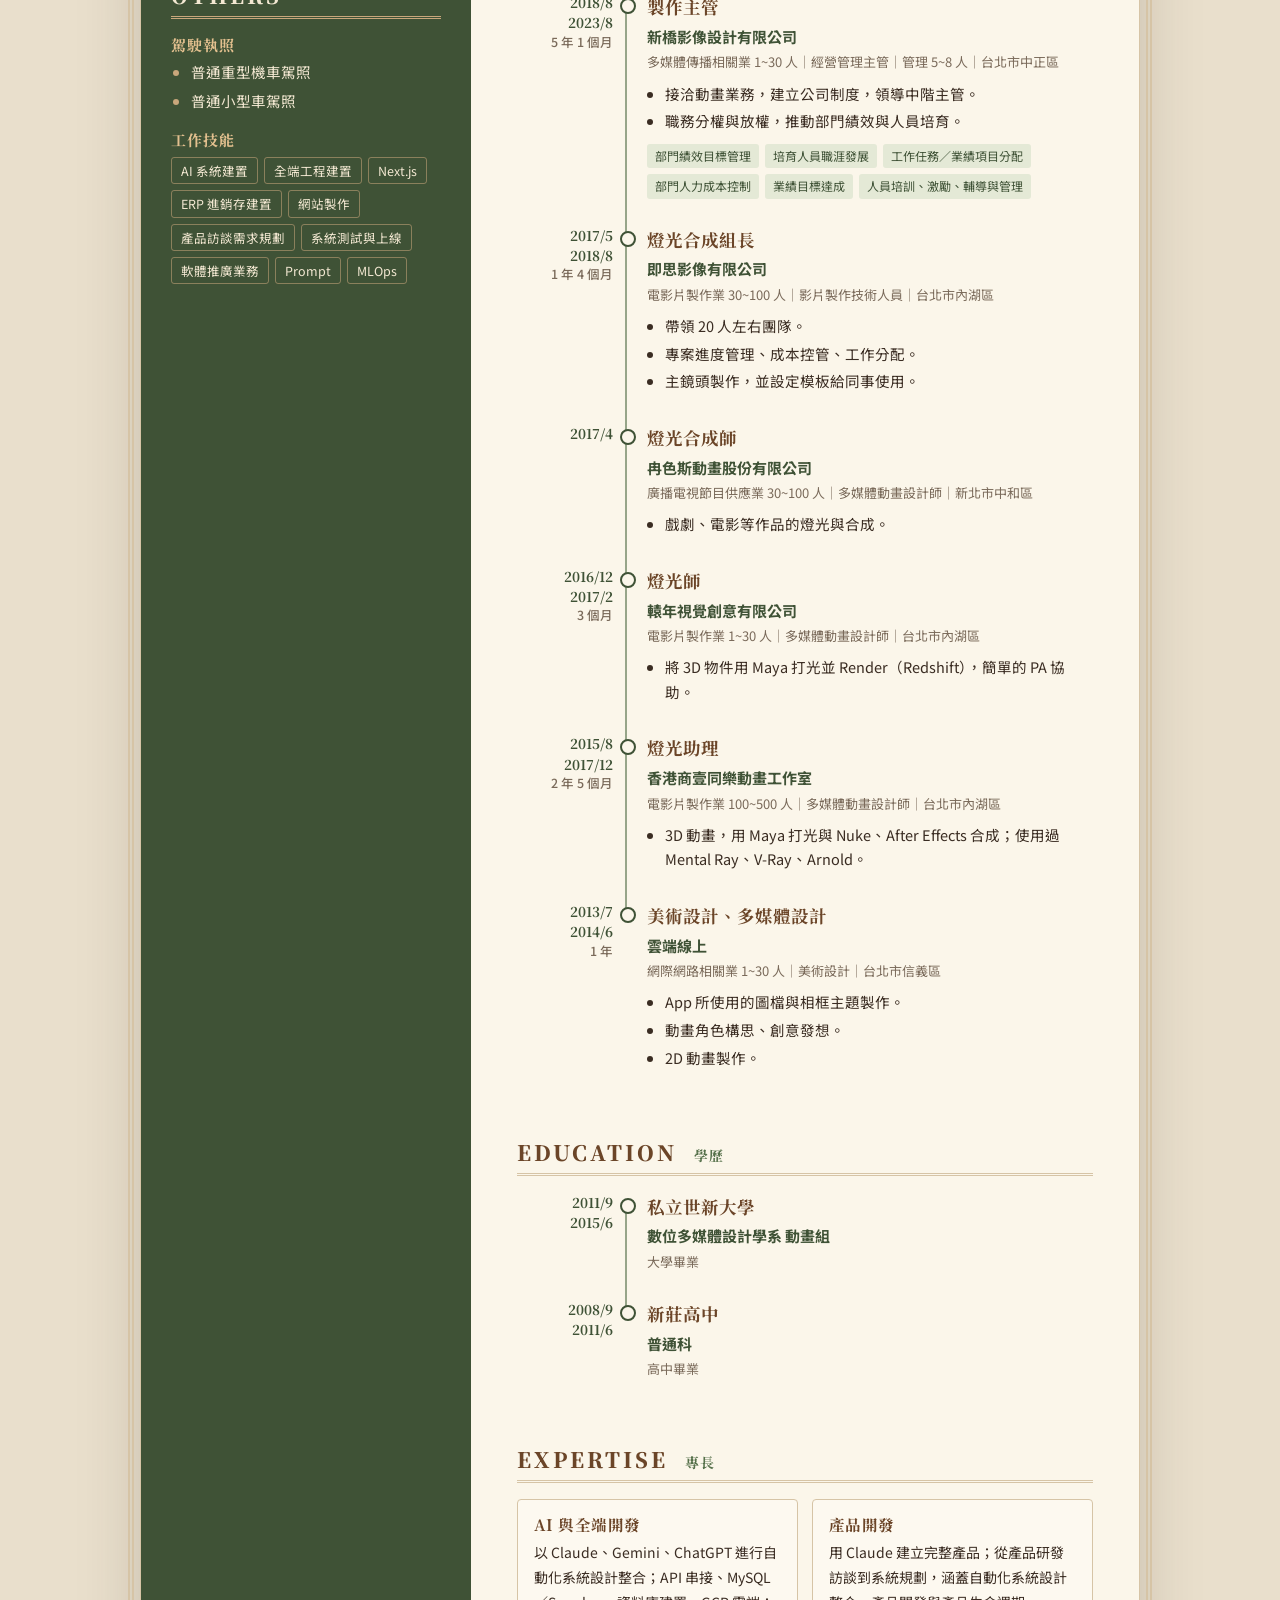
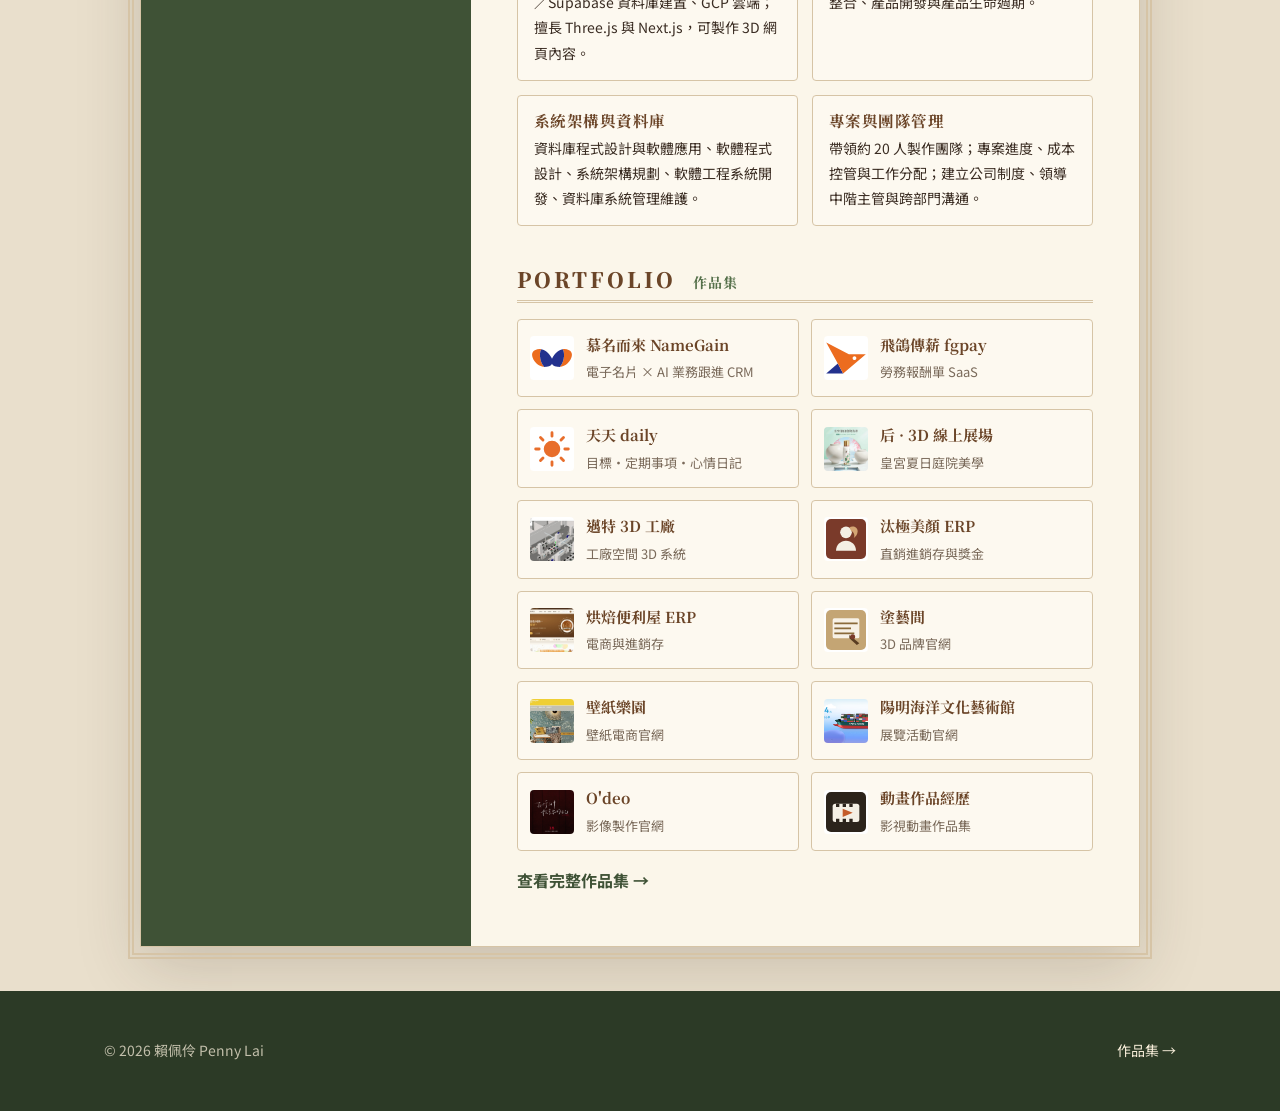
==== commit 543093f3: "Show all work details at bottom of portfolio; add Might 3D factory media Detail sections now render " ====
--- a/index.html
+++ b/index.html
@@ -311,7 +311,7 @@
       <a class="work" href="portfolio.html#fgpay"><img class="logo" src="assets/logo/fgpay-LOGO.svg" alt=""><div><b>飛鴿傳薪 fgpay</b><span>勞務報酬單 SaaS</span></div></a>
       <a class="work" href="portfolio.html#daily"><img class="logo" src="assets/logo/daily-icon.svg" alt=""><div><b>天天 daily</b><span>目標・定期事項・心情日記</span></div></a>
       <a class="work" href="portfolio.html#whoo"><img src="assets/works/whoo-shot.jpg" alt=""><div><b>后 · 3D 線上展場</b><span>皇宮夏日庭院美學</span></div></a>
-      <a class="work" href="portfolio.html#might"><img class="logo" src="assets/works/might.svg" alt=""><div><b>邁特 3D 工廠</b><span>工廠空間 3D 系統</span></div></a>
+      <a class="work" href="portfolio.html#might"><img src="assets/works/might-shot.jpg" alt=""><div><b>邁特 3D 工廠</b><span>工廠空間 3D 系統</span></div></a>
       <a class="work" href="portfolio.html#taichi"><img class="logo" src="assets/works/taichi.svg" alt=""><div><b>汰極美顏 ERP</b><span>直銷進銷存與獎金</span></div></a>
       <a class="work" href="portfolio.html#bakery"><img src="assets/works/bakery-shot.jpg" alt=""><div><b>烘焙便利屋 ERP</b><span>電商與進銷存</span></div></a>
       <a class="work" href="portfolio.html#tuart"><img class="logo" src="assets/works/tuart.svg" alt=""><div><b>塗藝間</b><span>3D 品牌官網</span></div></a>
